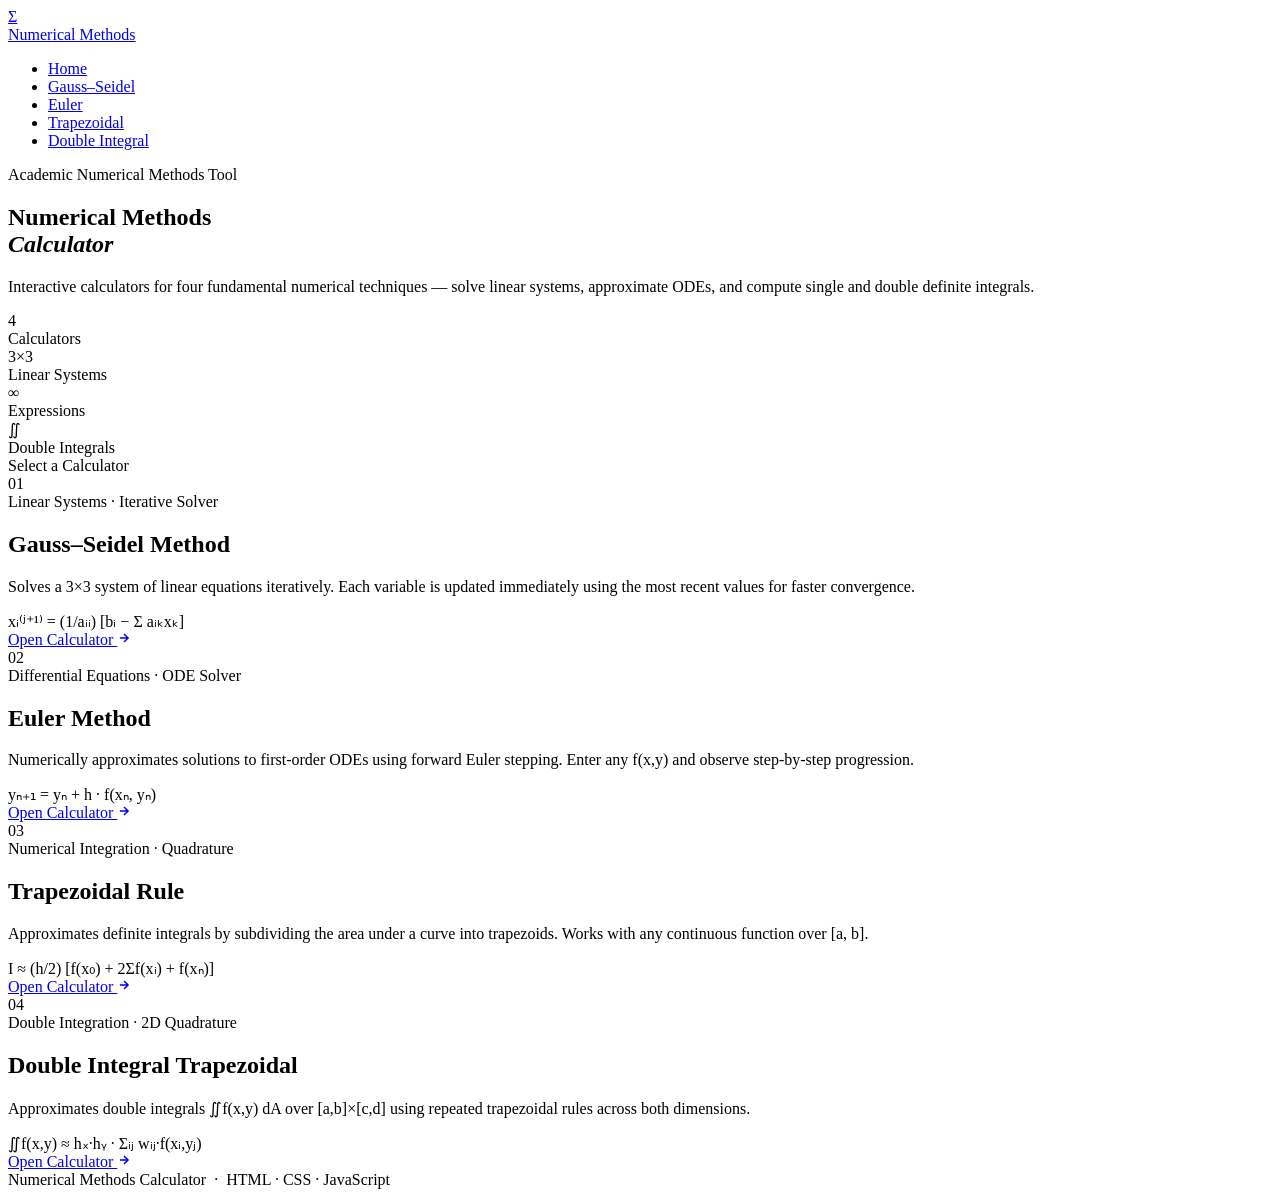
==== index.html @ 56aa22df "Add files via upload" ====
<!DOCTYPE html>
<html lang="en">
<head>
  <meta charset="UTF-8"/>
  <meta name="viewport" content="width=device-width, initial-scale=1.0"/>
  <title>Numerical Methods Calculator</title>
  <link rel="stylesheet" href="style.css"/>
</head>
<body>

<nav class="navbar">
  <a href="index.html" class="nav-brand">
    <div class="nav-brand-icon">Σ</div>
    <span class="nav-brand-text">Numerical Methods</span>
  </a>
  <ul class="nav-links">
    <li><a href="index.html" class="active">Home</a></li>
    <li><a href="gauss-seidel.html">Gauss–Seidel</a></li>
    <li><a href="euler.html">Euler</a></li>
    <li><a href="trapezoidal.html">Trapezoidal</a></li>
    <li><a href="double-integral.html">Double Integral</a></li>
  </ul>
</nav>

<div class="wrap">
  <section class="home-hero">
    <div class="hero-eyebrow">Academic Numerical Methods Tool</div>
    <h1 class="hero-title">Numerical Methods<br><em>Calculator</em></h1>
    <p class="hero-desc">Interactive calculators for four fundamental numerical techniques — solve linear systems, approximate ODEs, and compute single and double definite integrals.</p>
    <div class="stats-bar">
      <div class="stat-item"><div class="stat-num">4</div><div class="stat-label">Calculators</div></div>
      <div class="stat-sep"></div>
      <div class="stat-item"><div class="stat-num">3×3</div><div class="stat-label">Linear Systems</div></div>
      <div class="stat-sep"></div>
      <div class="stat-item"><div class="stat-num">∞</div><div class="stat-label">Expressions</div></div>
      <div class="stat-sep"></div>
      <div class="stat-item"><div class="stat-num">∬</div><div class="stat-label">Double Integrals</div></div>
    </div>
  </section>

  <div class="section-divider">
    <div class="sdl"></div><span class="sdlabel">Select a Calculator</span><div class="sdl"></div>
  </div>

  <div class="cards-grid">
    <article class="calc-card" onclick="location.href='Gauss seidel.html'">
      <div class="card-num">01</div>
      <div class="card-tag">Linear Systems · Iterative Solver</div>
      <h2 class="card-title">Gauss–Seidel Method</h2>
      <p class="card-desc">Solves a 3×3 system of linear equations iteratively. Each variable is updated immediately using the most recent values for faster convergence.</p>
      <div class="card-formula-chip">xᵢ⁽ʲ⁺¹⁾ = (1/aᵢᵢ) [bᵢ − Σ aᵢₖxₖ]</div>
      <a href="Gauss seidel.html" class="btn-card" onclick="event.stopPropagation()">Open Calculator <svg width="14" height="14" viewBox="0 0 24 24" fill="none" stroke="currentColor" stroke-width="2.5"><path d="M5 12h14M12 5l7 7-7 7"/></svg></a>
    </article>

    <article class="calc-card" onclick="location.href='Euler.html'">
      <div class="card-num">02</div>
      <div class="card-tag">Differential Equations · ODE Solver</div>
      <h2 class="card-title">Euler Method</h2>
      <p class="card-desc">Numerically approximates solutions to first-order ODEs using forward Euler stepping. Enter any f(x,y) and observe step-by-step progression.</p>
      <div class="card-formula-chip">yₙ₊₁ = yₙ + h · f(xₙ, yₙ)</div>
      <a href="euler.html" class="btn-card" onclick="event.stopPropagation()">Open Calculator <svg width="14" height="14" viewBox="0 0 24 24" fill="none" stroke="currentColor" stroke-width="2.5"><path d="M5 12h14M12 5l7 7-7 7"/></svg></a>
    </article>

    <article class="calc-card" onclick="location.href='Trapezoidal.html'">
      <div class="card-num">03</div>
      <div class="card-tag">Numerical Integration · Quadrature</div>
      <h2 class="card-title">Trapezoidal Rule</h2>
      <p class="card-desc">Approximates definite integrals by subdividing the area under a curve into trapezoids. Works with any continuous function over [a, b].</p>
      <div class="card-formula-chip">I ≈ (h/2) [f(x₀) + 2Σf(xᵢ) + f(xₙ)]</div>
      <a href="trapezoidal.html" class="btn-card" onclick="event.stopPropagation()">Open Calculator <svg width="14" height="14" viewBox="0 0 24 24" fill="none" stroke="currentColor" stroke-width="2.5"><path d="M5 12h14M12 5l7 7-7 7"/></svg></a>
    </article>

    <article class="calc-card" onclick="location.href='double-integral.html'">
      <div class="card-num">04</div>
      <div class="card-tag">Double Integration · 2D Quadrature</div>
      <h2 class="card-title">Double Integral Trapezoidal</h2>
      <p class="card-desc">Approximates double integrals ∬f(x,y) dA over [a,b]×[c,d] using repeated trapezoidal rules across both dimensions.</p>
      <div class="card-formula-chip">∬f(x,y) ≈ hₓ·hᵧ · Σᵢⱼ wᵢⱼ·f(xᵢ,yⱼ)</div>
      <a href="double-integral.html" class="btn-card" onclick="event.stopPropagation()">Open Calculator <svg width="14" height="14" viewBox="0 0 24 24" fill="none" stroke="currentColor" stroke-width="2.5"><path d="M5 12h14M12 5l7 7-7 7"/></svg></a>
    </article>
  </div>
</div>

<footer>Numerical Methods Calculator &nbsp;·&nbsp; HTML · CSS · JavaScript</footer>

</body>
</html>
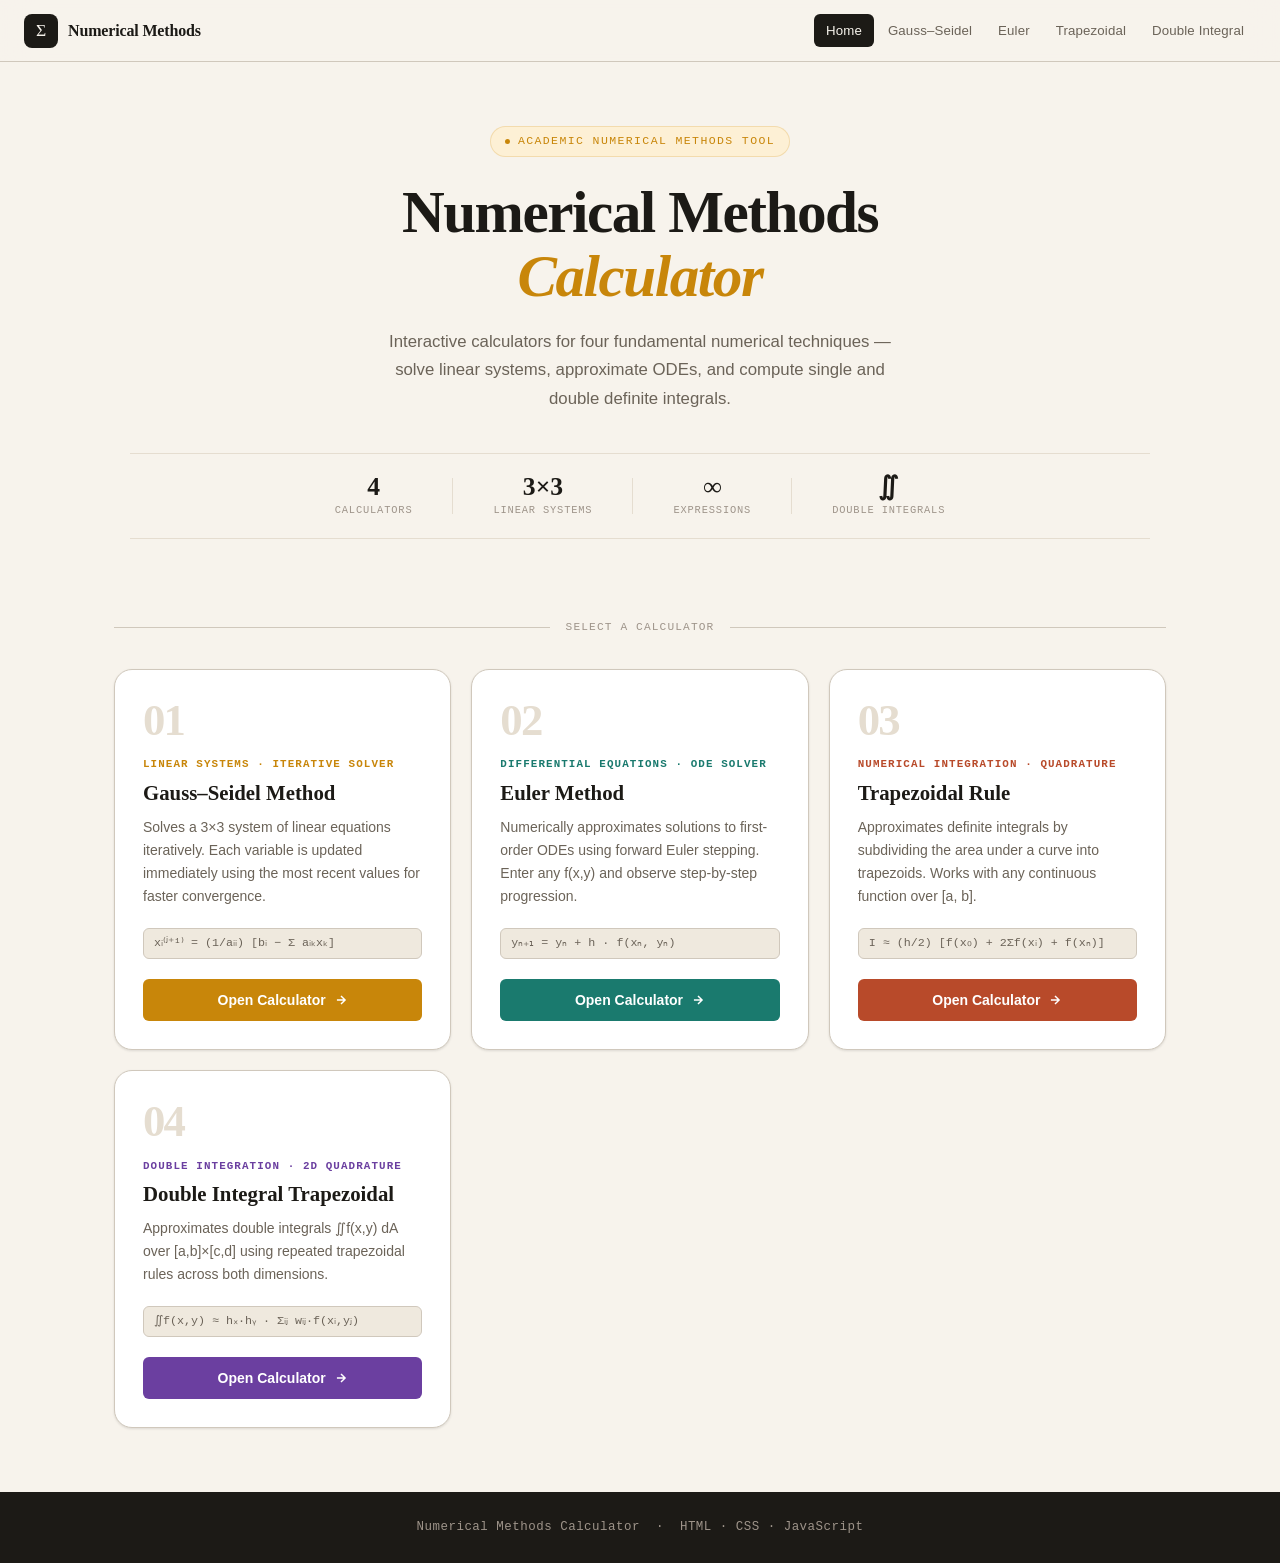
==== commit 5dec6221: "Update index.html" ====
--- a/index.html
+++ b/index.html
@@ -4,7 +4,7 @@
   <meta charset="UTF-8"/>
   <meta name="viewport" content="width=device-width, initial-scale=1.0"/>
   <title>Numerical Methods Calculator</title>
-  <link rel="stylesheet" href="style.css"/>
+  <link rel="stylesheet" href="Style.css">
 </head>
 <body>
 
@@ -84,4 +84,4 @@
 <footer>Numerical Methods Calculator &nbsp;·&nbsp; HTML · CSS · JavaScript</footer>
 
 </body>
-</html>+</html>
--- a/Style.css
+++ b/Style.css
@@ -0,0 +1,192 @@
+@import url('https://fonts.googleapis.com/css2?family=Playfair+Display:ital,wght@0,400;0,600;0,700;1,400;1,600&family=Source+Code+Pro:wght@300;400;500;600&family=Lato:wght@300;400;700&display=swap');
+
+/* ═══════════════════════════════════════════════════════
+   DESIGN TOKENS
+═══════════════════════════════════════════════════════ */
+:root {
+  --cream:      #f7f3ec;
+  --cream2:     #efe9de;
+  --cream3:     #e5ddd0;
+  --parchment:  #d9cfc0;
+  --ink:        #1c1a16;
+  --ink2:       #3a3630;
+  --ink3:       #6b6358;
+  --ink4:       #9e948a;
+  --amber:      #c8860a;
+  --amber2:     #e8a020;
+  --amber-pale: #fdf0d5;
+  --teal:       #1a7a6e;
+  --teal-pale:  #e6f4f2;
+  --rust:       #b84a2a;
+  --rust-pale:  #faeee9;
+  --violet:     #6b3fa0;
+  --violet-pale:#f0eaf8;
+  --border:     #d0c8bc;
+  --shadow-sm:  0 1px 3px rgba(28,26,22,.08),0 1px 2px rgba(28,26,22,.04);
+  --shadow-md:  0 4px 16px rgba(28,26,22,.10),0 2px 4px rgba(28,26,22,.06);
+  --shadow-lg:  0 12px 40px rgba(28,26,22,.14),0 4px 8px rgba(28,26,22,.08);
+  --r-sm: 6px; --r-md: 12px; --r-lg: 18px;
+  --tr: 220ms cubic-bezier(.4,0,.2,1);
+}
+*,*::before,*::after{box-sizing:border-box;margin:0;padding:0}
+html{scroll-behavior:smooth;font-size:16px}
+body{font-family:'Lato',sans-serif;font-weight:300;background:var(--cream);color:var(--ink2);min-height:100vh;line-height:1.6;overflow-x:hidden}
+
+/* ── NAVBAR ── */
+.navbar{position:sticky;top:0;z-index:100;background:rgba(247,243,236,.93);backdrop-filter:blur(16px);border-bottom:1px solid var(--border);padding:0 1.5rem;display:flex;align-items:center;justify-content:space-between;height:62px}
+.nav-brand{display:flex;align-items:center;gap:10px;text-decoration:none;color:var(--ink)}
+.nav-brand-icon{width:34px;height:34px;background:var(--ink);border-radius:8px;display:flex;align-items:center;justify-content:center;font-family:'Playfair Display',serif;font-size:1.1rem;color:var(--cream);flex-shrink:0}
+.nav-brand-text{font-family:'Playfair Display',serif;font-size:1rem;font-weight:600;color:var(--ink);letter-spacing:-.01em}
+.nav-links{display:flex;align-items:center;gap:2px;list-style:none}
+.nav-links a{display:block;padding:6px 12px;border-radius:var(--r-sm);text-decoration:none;font-size:.83rem;font-weight:400;color:var(--ink3);transition:var(--tr);letter-spacing:.01em}
+.nav-links a:hover{background:var(--cream2);color:var(--ink)}
+.nav-links a.active{background:var(--ink);color:var(--cream)}
+
+/* ── CONTAINER ── */
+.wrap{max-width:1100px;margin:0 auto;padding:0 1.5rem}
+
+/* ── HOME HERO ── */
+.home-hero{text-align:center;padding:4rem 1rem 2.5rem}
+.hero-eyebrow{display:inline-flex;align-items:center;gap:8px;font-family:'Source Code Pro',monospace;font-size:.72rem;font-weight:500;letter-spacing:.12em;text-transform:uppercase;color:var(--amber);background:var(--amber-pale);border:1px solid rgba(200,134,10,.2);border-radius:100px;padding:5px 14px;margin-bottom:1.5rem}
+.hero-eyebrow::before{content:'';width:5px;height:5px;background:var(--amber);border-radius:50%;animation:blink 2.5s ease-in-out infinite}
+@keyframes blink{0%,100%{opacity:1}50%{opacity:.25}}
+.hero-title{font-family:'Playfair Display',serif;font-size:clamp(2.3rem,5vw,3.7rem);font-weight:700;line-height:1.08;color:var(--ink);letter-spacing:-.025em;margin-bottom:1.2rem}
+.hero-title em{font-style:italic;color:var(--amber)}
+.hero-desc{font-size:1.05rem;color:var(--ink3);max-width:520px;margin:0 auto 2.5rem;font-weight:300;line-height:1.7}
+.stats-bar{display:flex;align-items:center;justify-content:center;gap:2.5rem;padding:1.2rem 1rem;margin-bottom:2.5rem;border-top:1px solid var(--cream3);border-bottom:1px solid var(--cream3);flex-wrap:wrap}
+.stat-item{text-align:center}
+.stat-num{font-family:'Playfair Display',serif;font-size:1.6rem;font-weight:700;color:var(--ink);line-height:1}
+.stat-label{font-family:'Source Code Pro',monospace;font-size:.65rem;letter-spacing:.08em;text-transform:uppercase;color:var(--ink4);margin-top:3px}
+.stat-sep{width:1px;height:36px;background:var(--cream3)}
+.section-divider{display:flex;align-items:center;gap:1rem;margin-bottom:2rem}
+.sdl{flex:1;height:1px;background:var(--border)}
+.sdlabel{font-family:'Source Code Pro',monospace;font-size:.7rem;letter-spacing:.1em;text-transform:uppercase;color:var(--ink4)}
+
+/* ── CARDS ── */
+.cards-grid{display:grid;grid-template-columns:repeat(auto-fit,minmax(250px,1fr));gap:1.25rem;padding-bottom:4rem}
+.calc-card{background:#fff;border:1px solid var(--border);border-radius:var(--r-lg);padding:1.75rem;display:flex;flex-direction:column;box-shadow:var(--shadow-sm);transition:var(--tr);position:relative;overflow:hidden;cursor:pointer}
+.calc-card::after{content:'';position:absolute;bottom:0;left:0;right:0;height:3px;background:var(--card-accent,var(--amber));transform:scaleX(0);transform-origin:left;transition:transform .3s cubic-bezier(.34,1.56,.64,1)}
+.calc-card:hover{transform:translateY(-3px);box-shadow:var(--shadow-lg);border-color:var(--card-accent,var(--amber))}
+.calc-card:hover::after{transform:scaleX(1)}
+.calc-card:nth-child(1){--card-accent:var(--amber)}
+.calc-card:nth-child(2){--card-accent:var(--teal)}
+.calc-card:nth-child(3){--card-accent:var(--rust)}
+.calc-card:nth-child(4){--card-accent:var(--violet)}
+.card-num{font-family:'Playfair Display',serif;font-size:2.8rem;font-weight:700;color:var(--cream3);line-height:1;margin-bottom:.85rem;letter-spacing:-.04em;user-select:none}
+.card-tag{font-family:'Source Code Pro',monospace;font-size:.68rem;font-weight:600;letter-spacing:.1em;text-transform:uppercase;color:var(--card-accent,var(--amber));margin-bottom:.4rem}
+.card-title{font-family:'Playfair Display',serif;font-size:1.3rem;font-weight:600;color:var(--ink);margin-bottom:.6rem;line-height:1.25}
+.card-desc{font-size:.875rem;color:var(--ink3);line-height:1.65;flex:1;margin-bottom:1.25rem}
+.card-formula-chip{display:inline-flex;align-items:center;background:var(--cream2);border:1px solid var(--border);border-radius:var(--r-sm);padding:5px 10px;font-family:'Source Code Pro',monospace;font-size:.73rem;color:var(--ink3);margin-bottom:1.25rem}
+.btn-card{display:inline-flex;align-items:center;justify-content:center;gap:8px;background:var(--card-accent,var(--amber));color:#fff;text-decoration:none;border:none;border-radius:var(--r-sm);padding:10px 18px;font-family:'Lato',sans-serif;font-size:.875rem;font-weight:700;cursor:pointer;transition:var(--tr);width:100%}
+.btn-card:hover{opacity:.87;transform:translateY(-1px)}
+.btn-card svg{transition:transform .2s ease}
+.btn-card:hover svg{transform:translateX(3px)}
+
+/* ── CALC PAGE LAYOUT ── */
+.calc-page{padding:2.5rem 0 5rem;animation:fadeUp .45s ease both}
+@keyframes fadeUp{from{opacity:0;transform:translateY(16px)}to{opacity:1;transform:translateY(0)}}
+.back-link{display:inline-flex;align-items:center;gap:6px;color:var(--ink4);text-decoration:none;font-size:.83rem;margin-bottom:1.75rem;transition:color var(--tr)}
+.back-link:hover{color:var(--ink)}
+.page-eyebrow{font-family:'Source Code Pro',monospace;font-size:.68rem;font-weight:600;letter-spacing:.12em;text-transform:uppercase;color:var(--page-accent,var(--amber));margin-bottom:.35rem}
+.page-title{font-family:'Playfair Display',serif;font-size:clamp(1.8rem,3.5vw,2.7rem);font-weight:700;color:var(--ink);line-height:1.1;letter-spacing:-.025em;margin-bottom:.4rem}
+.page-subtitle{font-size:.9rem;color:var(--ink3);max-width:500px;margin-bottom:1.75rem}
+
+/* ── FORMULA BOX ── */
+.formula-card{background:var(--ink);color:var(--cream);border-radius:var(--r-md);padding:1.2rem 1.5rem;margin-bottom:1.75rem;display:flex;align-items:flex-start;gap:1rem;flex-wrap:wrap;border-left:3px solid var(--page-accent,var(--amber))}
+.formula-label{font-family:'Source Code Pro',monospace;font-size:.65rem;letter-spacing:.1em;text-transform:uppercase;color:var(--ink4);flex-shrink:0;padding-top:2px}
+.formula-text{font-family:'Source Code Pro',monospace;font-size:.86rem;color:var(--amber2);line-height:2;flex:1}
+
+/* ── FORM PANELS ── */
+.form-panel{background:#fff;border:1px solid var(--border);border-radius:var(--r-lg);padding:1.6rem 1.75rem;margin-bottom:1.1rem;box-shadow:var(--shadow-sm)}
+.panel-heading{font-family:'Source Code Pro',monospace;font-size:.7rem;font-weight:600;letter-spacing:.1em;text-transform:uppercase;color:var(--ink4);margin-bottom:1.1rem;padding-bottom:.8rem;border-bottom:1px solid var(--cream3);display:flex;align-items:center;gap:8px}
+.picon{width:20px;height:20px;background:var(--cream2);border-radius:4px;display:flex;align-items:center;justify-content:center;font-size:.65rem}
+.form-row{display:grid;gap:.85rem}
+.cols-2{grid-template-columns:repeat(2,1fr)}
+.cols-3{grid-template-columns:repeat(3,1fr)}
+.cols-4{grid-template-columns:repeat(4,1fr)}
+.form-group{display:flex;flex-direction:column;gap:5px}
+.form-label{font-family:'Source Code Pro',monospace;font-size:.7rem;font-weight:500;color:var(--ink3);letter-spacing:.04em}
+.form-input{background:var(--cream);border:1px solid var(--border);border-radius:var(--r-sm);padding:9px 12px;font-family:'Source Code Pro',monospace;font-size:.875rem;color:var(--ink);transition:var(--tr);outline:none;width:100%}
+.form-input::placeholder{color:var(--ink4);font-weight:300}
+.form-input:focus{border-color:var(--page-accent,var(--amber));background:#fff;box-shadow:0 0 0 3px rgba(200,134,10,.1)}
+.form-input.has-error{border-color:var(--rust);box-shadow:0 0 0 3px rgba(184,74,42,.1)}
+.form-hint{font-size:.7rem;color:var(--ink4)}
+.eq-row{background:var(--cream);border:1px solid var(--cream3);border-radius:var(--r-sm);padding:.9rem;margin-bottom:.65rem}
+.eq-label{font-family:'Source Code Pro',monospace;font-size:.67rem;color:var(--ink4);margin-bottom:.55rem}
+.fsec{font-size:.73rem;font-weight:700;color:var(--ink3);text-transform:uppercase;letter-spacing:.05em;margin:.9rem 0 .55rem}
+
+/* ── BUTTONS ── */
+.btn-group{display:flex;gap:.65rem;flex-wrap:wrap;margin-top:1.25rem}
+.btn-primary{display:inline-flex;align-items:center;gap:7px;background:var(--page-accent,var(--amber));color:#fff;border:none;border-radius:var(--r-sm);padding:10px 20px;font-family:'Lato',sans-serif;font-size:.9rem;font-weight:700;cursor:pointer;transition:var(--tr)}
+.btn-primary:hover{opacity:.87;transform:translateY(-1px);box-shadow:var(--shadow-md)}
+.btn-primary:active{transform:translateY(0)}
+.btn-secondary{display:inline-flex;align-items:center;gap:6px;background:transparent;color:var(--ink3);border:1px solid var(--border);border-radius:var(--r-sm);padding:9px 16px;font-family:'Lato',sans-serif;font-size:.875rem;cursor:pointer;transition:var(--tr)}
+.btn-secondary:hover{background:var(--cream2);color:var(--ink);border-color:var(--parchment)}
+
+/* ── ERROR ── */
+.error-banner{display:none;background:var(--rust-pale);border:1px solid rgba(184,74,42,.2);border-left:3px solid var(--rust);border-radius:var(--r-sm);padding:9px 13px;font-size:.85rem;color:var(--rust);margin-top:.85rem;align-items:center;gap:7px}
+.error-banner.show{display:flex}
+
+/* ── RESULTS ── */
+.results-section{display:none;margin-top:1.75rem;animation:fadeUp .4s ease both}
+.results-section.show{display:block}
+.res-header{display:flex;align-items:center;justify-content:space-between;margin-bottom:.85rem;flex-wrap:wrap;gap:.5rem}
+.res-title{font-family:'Playfair Display',serif;font-size:1.15rem;font-weight:600;color:var(--ink)}
+.res-badge{display:inline-flex;align-items:center;gap:5px;background:rgba(26,122,110,.09);border:1px solid rgba(26,122,110,.2);color:var(--teal);border-radius:100px;padding:3px 10px;font-family:'Source Code Pro',monospace;font-size:.67rem;font-weight:600;letter-spacing:.06em;text-transform:uppercase}
+.res-badge::before{content:'';width:5px;height:5px;background:var(--teal);border-radius:50%}
+.table-wrapper{background:#fff;border:1px solid var(--border);border-radius:var(--r-md);overflow:hidden;box-shadow:var(--shadow-sm);overflow-x:auto}
+table{width:100%;border-collapse:collapse;min-width:460px}
+thead tr{background:var(--ink)}
+th{padding:10px 15px;text-align:left;font-family:'Source Code Pro',monospace;font-size:.69rem;font-weight:600;letter-spacing:.08em;text-transform:uppercase;color:var(--cream2);white-space:nowrap}
+td{padding:8px 15px;font-family:'Source Code Pro',monospace;font-size:.82rem;color:var(--ink3);border-bottom:1px solid var(--cream2);white-space:nowrap}
+tbody tr:last-child td{border-bottom:none}
+tbody tr:nth-child(even) td{background:var(--cream)}
+tbody tr:hover td{background:var(--amber-pale);color:var(--ink)}
+td.hi{color:var(--ink);font-weight:600}
+td.ca{color:var(--amber);font-weight:600}
+td.ct{color:var(--teal);font-weight:600}
+td.cv{color:var(--violet);font-weight:600}
+td.dim{color:var(--ink4)}
+.final-panel{background:var(--ink);border-radius:var(--r-md);padding:1.4rem 1.75rem;margin-top:1.1rem;display:flex;align-items:center;flex-wrap:wrap;gap:1.75rem}
+.rb-label{font-family:'Source Code Pro',monospace;font-size:.64rem;letter-spacing:.1em;text-transform:uppercase;color:var(--ink4)}
+.rb-value{font-family:'Playfair Display',serif;font-size:1.5rem;font-weight:600;color:var(--amber2);letter-spacing:-.02em}
+.rb-value.t{color:#5ecec4}
+.rb-value.v{color:#c49bff}
+.rb-value.sm{font-size:1rem;color:var(--cream2)}
+
+/* ── PAGE ACCENT OVERRIDES ── */
+.page-gauss{--page-accent:var(--amber)}
+.page-euler{--page-accent:var(--teal)}
+.page-trap {--page-accent:var(--rust)}
+.page-dtrap{--page-accent:var(--violet)}
+.page-euler .form-input:focus{box-shadow:0 0 0 3px rgba(26,122,110,.11)}
+.page-trap  .form-input:focus{box-shadow:0 0 0 3px rgba(184,74,42,.11)}
+.page-dtrap .form-input:focus{box-shadow:0 0 0 3px rgba(107,63,160,.11)}
+
+/* ── GAUSS–SEIDEL STEP WORKING ── */
+.iter-block{background:#fff;border:1px solid var(--border);border-radius:var(--r-md);padding:1.4rem 1.75rem;margin-bottom:1rem;box-shadow:var(--shadow-sm)}
+.iter-block-title{font-family:'Playfair Display',serif;font-size:1rem;font-weight:600;color:var(--ink);margin-bottom:1rem;padding-bottom:.6rem;border-bottom:2px solid var(--amber);display:inline-block}
+.iter-step{display:flex;flex-direction:column;gap:3px;margin-bottom:.9rem;padding-left:.75rem;border-left:3px solid var(--cream3)}
+.iter-step:last-child{margin-bottom:0}
+.iter-step-line{font-family:'Source Code Pro',monospace;font-size:.84rem;color:var(--ink3);line-height:1.7}
+.iter-step-line.sub{color:var(--ink4);font-size:.8rem;padding-left:1.1rem}
+.iter-step-line.result{color:var(--amber);font-weight:600;font-size:.88rem}
+.iter-step-label{font-family:'Source Code Pro',monospace;font-size:.7rem;font-weight:600;text-transform:uppercase;letter-spacing:.07em;color:var(--ink4);margin-bottom:.25rem}
+.gs-derived{background:var(--cream);border:1px solid var(--cream3);border-radius:var(--r-sm);padding:.9rem 1.1rem;margin-bottom:1.25rem;font-family:'Source Code Pro',monospace;font-size:.82rem;color:var(--ink2);line-height:1.9}
+
+/* ── FOOTER ── */
+footer{background:var(--ink);color:var(--ink4);text-align:center;padding:1.6rem 1rem;font-size:.78rem;font-family:'Source Code Pro',monospace;letter-spacing:.04em}
+footer a{color:var(--amber);text-decoration:none}
+
+/* ── RESPONSIVE ── */
+@media(max-width:768px){
+  .nav-links a{padding:5px 8px;font-size:.78rem}
+  .nav-brand-text{display:none}
+  .cols-3,.cols-4{grid-template-columns:repeat(2,1fr)}
+  .form-panel{padding:1.2rem}
+}
+@media(max-width:480px){
+  .cols-2,.cols-3,.cols-4{grid-template-columns:1fr}
+  .cards-grid{grid-template-columns:1fr}
+  .stat-sep{display:none}
+}
